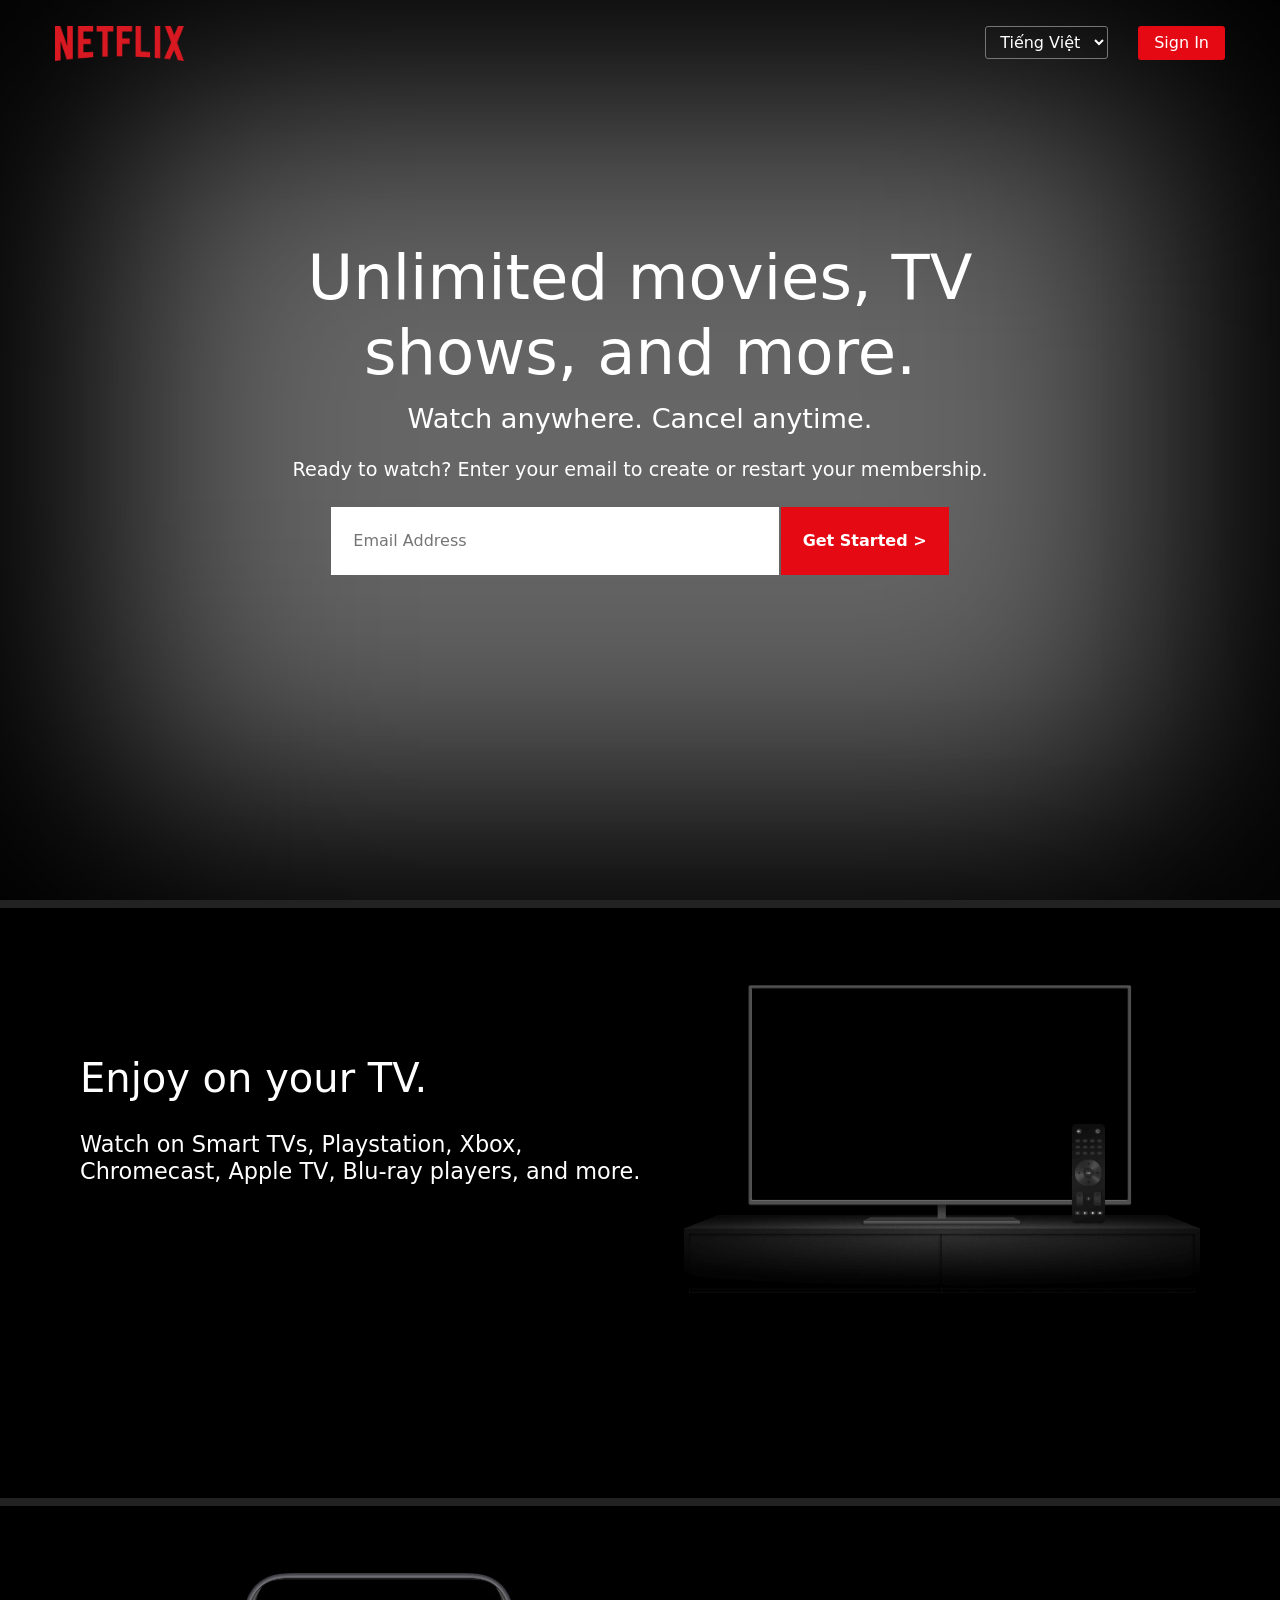
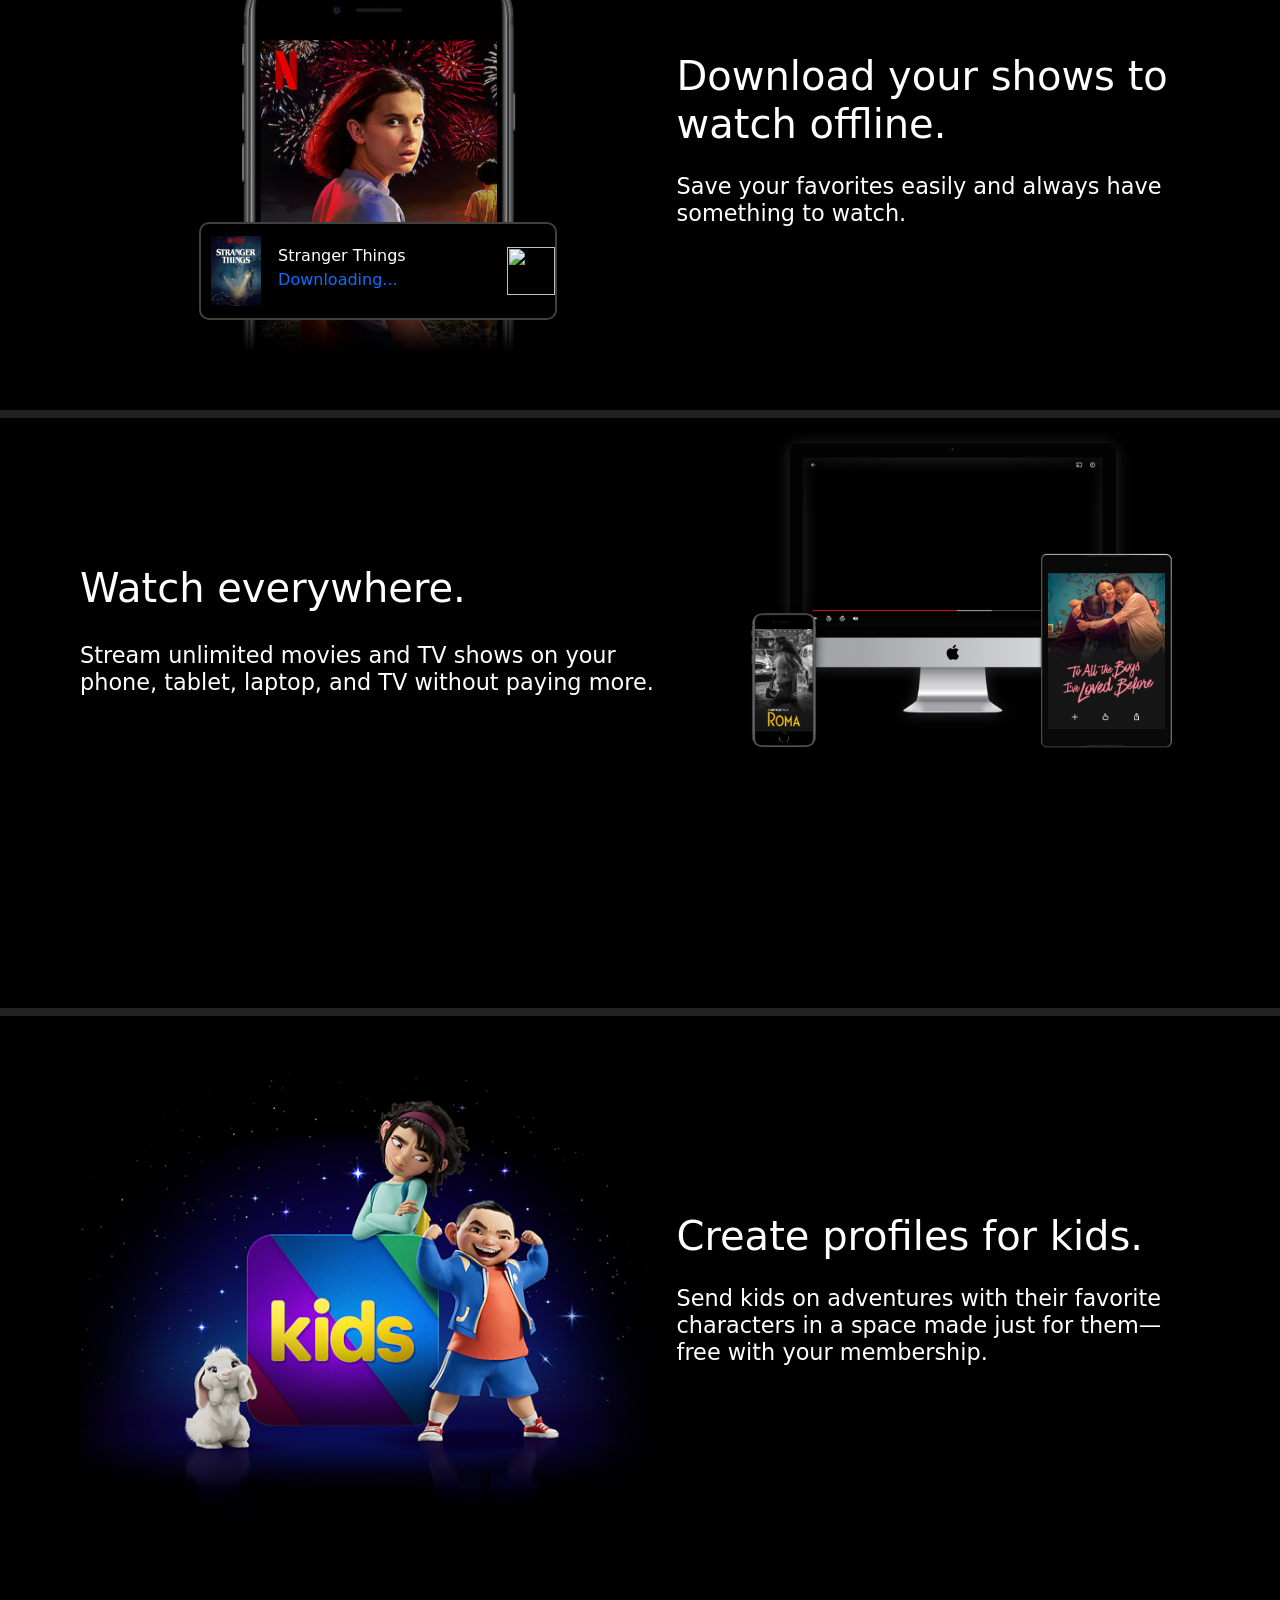
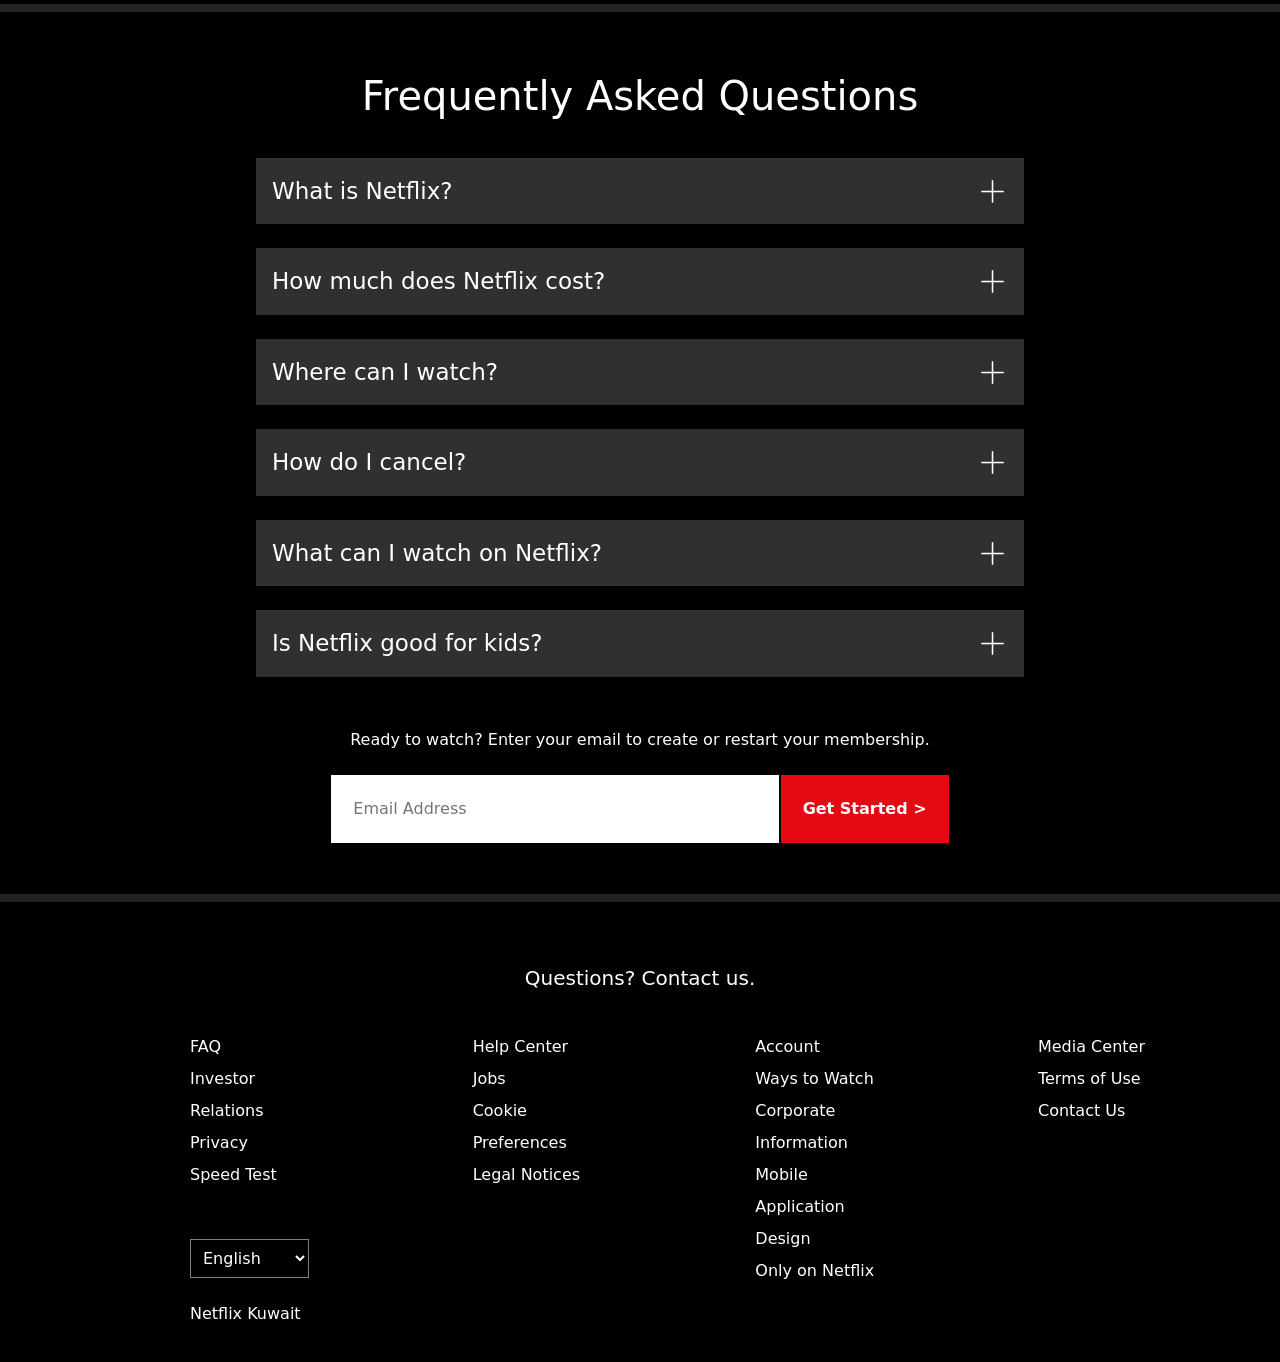
==== index.html @ ccc9601d "push" ====
<!DOCTYPE html>
<html lang="en">
<head>
    <meta charset="UTF-8">
    <meta http-equiv="X-UA-Compatible" content="IE=edge">
    <meta name="viewport" content="width=device-width, initial-scale=1.0">
    <title>Neflix - Watch TV Shows Online, Watch Movies Online</title>
    <!-- TAB ICON LINK -->
    <link rel="icon" href="assets/images/tab-icon.png">
    <!-- STYLE CSS FILE -->
    <link rel="stylesheet" type="text/css" href="assets/css/style.css">
    <!-- BOOTSTRAP CSS LINK -->
    <link href="https://cdn.jsdelivr.net/npm/bootstrap@5.1.3/dist/css/bootstrap.min.css" rel="stylesheet" integrity="sha384-1BmE4kWBq78iYhFldvKuhfTAU6auU8tT94WrHftjDbrCEXSU1oBoqyl2QvZ6jIW3" crossorigin="anonymous">
</head>
<body>
    <!-- HEADER SECTION STARTS -->
    <header class="showcase">
        <!-- NAVBAR -->
        <nav class="showcase-top">
            <img id="logo" src="assets/images/logo.png">
            <button class="submit" type="submit"onclick="window.location.href='login.php'">Sign In</button>
            <select>
                <option value="/kw/">Tiếng Việt </option>
                <option value="/kw-en/">English</option>
            </select>
        </nav>
        <!-- GET STARTED -->
        <div class="get-started-container">
            <h1>Unlimited movies, TV <br> shows, and more.</h1>
            <p class="para-1">Watch anywhere. Cancel anytime.</p>
            <p class="para-2">Ready to watch? Enter your email to create or restart your membership.</p>
            <input type="text" name="email" placeholder="Email Address">
            <button type="submit">Get Started ></button>
        </div>
    </header>
    <!-- HEADER SECTION ENDS -->

    <!-- MAIN SECTION STARTS -->
    <section class="main-section">
        <!-- ENJOY ON YOUR TV -->
        <div class="section-container">
            <div class="left-column">
                <h1>Enjoy on your TV.</h1>
                <h3>Watch on Smart TVs, Playstation, Xbox, Chromecast, Apple TV, Blu-ray players, and more.</h3>
            </div>
            <div class="right-column">
                <img src="assets/images/tv.png">
                <video class="video-1" autoplay="" playsinline="" muted="" loop="">
                    <source src="assets/videos/video1.m4v" type="video/mp4">
                </video>
            </div>
        </div>
        <!-- DOWNLOAD YOU SHOW TO WATCH OFFLINE -->
        <div class="section2-container">
            <div class="left-column">
                <img src="assets/images/download.jpg">
                <div class="box">
                    <img class="boxshot" src="assets/images/boxshot.png">
                    <p>
                        Stranger Things
                        <br>
                        <a href="#">Downloading...</a>
                    </p>
                    <img class="download-gif" src="https://assets.nflxext.com/ffe/siteui/acquisition/ourStory/fuji/desktop/download-icon.gif">
                </div>
            </div>
            <div class="right-column">
                <h1>Download your shows to watch offline.</h1>
                <h3>Save your favorites easily and always have something to watch.</h3>
            </div>
        </div>
        <!-- WATCH EVERY WHERE -->
        <div class="section-container">
            <div class="left-column">
                <h1>Watch everywhere.</h1>
                <h3>Stream unlimited movies and TV shows on your phone, tablet, laptop, and TV without paying more.</h3>
            </div>
            <div class="right-column">
                <img src="assets/images/computer.png">
                <video class="video-2" autoplay="" playsinline="" muted="" loop="">
                    <source src="assets/videos/video2.m4v" type="video/mp4">
                </video>
            </div>
        </div>
        <!-- CREATE PROFILE FOR KIDS -->
        <div style="padding-top: 50px;" class="section2-container">
            <div class="left-column">
                <img src="assets/images/create_profile.png">
            </div>
            <div class="right-column">
                <h1>Create profiles for kids.</h1>
                <h3>Send kids on adventures with their favorite characters in a space made just for them—free with your membership.</h3>
            </div>
        </div>
    </section>
    <!-- MAIN SECTION ENDS -->

    <!-- QUESTION SECTION STARTS -->
    <section class="question-container">
        <h1>Frequently Asked Questions</h1>
        <!-- QUESTION 1 -->
            <button id="question1" type="button">
                What is Netflix?
                <img src="assets/images/plus.png">
            </button>
            <div id="answer1" class="answer1">
                <p>
                    Netflix is a streaming service that offers a wide variety of award-winning TV shows, movies, anime, documentaries, and more on thousands of internet-connected devices.
                    <br><br>
                    You can watch as much as you want, whenever you want without a single commercial – all for one low monthly price. There's always something new to discover and new TV shows and movies are added every week!
                </p>
            </div>
            <br>
            <!-- QUESTION 2 -->
            <button id="question2" type="button">
                How much does Netflix cost?
                <img src="assets/images/plus.png">
            </button>
            <div id="answer2" class="answer2">
                <p>
                    Watch Netflix on your smartphone, tablet, Smart TV, laptop, or streaming device, all for one fixed monthly fee. Plans range from USD7.99 to USD14.99 a month. No extra costs, no contracts.
                </p>
            </div>
            <br>
            <!-- QUESTION 3 -->
            <button id="question3" type="button">
                Where can I watch?
                <img src="assets/images/plus.png">
            </button>
            <div id="answer3" class="answer3">
                <p>
                    Watch anywhere, anytime. Sign in with your Netflix account to watch instantly on the web at netflix.com from your personal computer or on any internet-connected device that offers the Netflix app, including smart TVs, smartphones, tablets, streaming media players and game consoles.
                    <br><br>
                    You can also download your favorite shows with the iOS, Android, or Windows 10 app. Use downloads to watch while you're on the go and without an internet connection. Take Netflix with you anywhere.
                </p>
            </div>
            <br>
            <!-- QUESTION 4 -->
            <button id="question4" type="button">
                How do I cancel?
                <img src="assets/images/plus.png">
            </button>
            <div id="answer4" class="answer4">
                <p>
                    Netflix is flexible. There are no pesky contracts and no commitments. You can easily cancel your account online in two clicks. There are no cancellation fees – start or stop your account anytime.
                </p>
            </div>
            <br>
            <!-- QUESTION 5 -->
            <button id="question5" type="button">
                What can I watch on Netflix?
                <img src="assets/images/plus.png">
            </button>
            <div id="answer5" class="answer5">
                <p>
                    Netflix has an extensive library of feature films, documentaries, TV shows, anime, award-winning Netflix originals, and more. Watch as much as you want, anytime you want.
                </p>
            </div>
            <br>
            <!-- QUESTION 6 -->
            <button id="question6" type="button">
                Is Netflix good for kids?
                <img src="assets/images/plus.png">
            </button>
            <div id="answer6" class="answer6">
                <p>
                    The Netflix Kids experience is included in your membership to give parents control while kids enjoy family-friendly TV shows and movies in their own space.
                    <br><br>
                    Kids profiles come with PIN-protected parental controls that let you restrict the maturity rating of content kids can watch and block specific titles you don’t want kids to see.
                </p>
            </div>
    </section>
    <!-- QUESTION SECTION ENDS -->

    <!-- EMAIL ADDRESS STARTS-->
    <div class="email-address-container">
            <p>Ready to watch? Enter your email to create or restart your membership.</p>
            <input type="text" name="email" placeholder="Email Address">
            <button type="submit">Get Started ></button>
    </div>
    <!-- EMAIL ADDRESS ENDS-->

    <!-- FOOTER SECTION STARTS -->
    <footer>
        <h5>Questions? Contact us.</h5>
        <div class="content">
            <div class="middle box">
                <div><a href="#">FAQ</a></div>
                <div><a href="#">Investor Relations</a></div>
                <div><a href="#">Privacy</a></div>
                <div><a href="#">Speed Test</a></div>
                <br><br>
                <select>
                    <option value="/kw-en/">English</option>
                    <option value="/kw/">Tiếng Việt</option>
                </select>
                <br><br>
                <p>Netflix Kuwait</p>
            </div>
            
            <div class="middle box">
              <div><a href="#">Help Center</a></div>
              <div><a href="#">Jobs</a></div>
              <div><a href="#">Cookie Preferences</a></div>
              <div><a href="#">Legal Notices</a></div>
            </div>
            
            <div class="middle box">
                <div><a href="#">Account</a></div>
                <div><a href="#">Ways to Watch</a></div>
                <div><a href="#">Corporate Information</a></div>
                <div><a href="#">Mobile Application Design</a></div>
                <div><a href="#">Only on Netflix</a></div>
            </div>

            <div class="middle box">
                <div><a href="#">Media Center</a></div>
                <div><a href="#">Terms of Use</a></div>
                <div><a href="#">Contact Us</a></div>
            </div>

    </footer>
    <!-- FOOTER SECTION ENDS -->


    <script src="assets/js/script.js"></script>
</body>  
</html>
---- assets/css/style.css ----
*{
    margin: 0;
    padding: 0;
    box-sizing: border-box;
}
/* HEADER SECTION STARTS */
.showcase {
	width: 100%;
	height: 100vh;
	position: relative;
	background: url('https://i.ibb.co/vXqDmnh/background.jpg') no-repeat center center/cover;
}
.showcase::after {
	content: '';
	position: absolute;
	top: 0;
	left: 0;
	width: 100%;
	height: 100%;
	z-index: 1;
	background: rgba(0, 0, 0, 0.6);
	box-shadow: inset 120px 100px 250px #000000, inset -120px -100px 250px #000000;
}
/*NAVBAR*/
.showcase-top {
	position: relative;
	z-index: 2;
    padding: 26px 0px 0px 55px;
}
.showcase-top #logo{
    height: 35px;
}
.showcase-top .submit{
    background-color: #e50914;
    color: white;
    border: none;
    padding: 5px 16px;
    border-radius: 3px;
    float: right;
    position: relative;
    right: 55px;
}
.showcase-top select{
    background-color: transparent;
    color: white;
    border-radius: 3px;
    padding: 5px 10px;
    float: right;
    position: relative;
    right: 85px;
}
.showcase-top select option{
    color: black;
}
/*GET STARTED*/
.showcase .get-started-container{
    z-index: 2;
    position: relative;
    text-align: center;
    position: relative;
    top: 180px;
    width: 100%;
}
.showcase .get-started-container h1,p{
    color: white;
}
.showcase .get-started-container h1{
    font-size: 3.9rem;
}
.showcase .get-started-container .para-1{
    font-size: 1.7rem;
}
.showcase .get-started-container .para-2{
    font-size: 1.2rem;
}
.showcase .get-started-container input{
    width: 35%;
    padding: 22px;
    border: none;
    margin-top: 0.5%;
    outline: none;
}
.showcase .get-started-container button{
    padding: 22px;
    border: none;
    background-color: #e50914;
    color: white;
    margin-left: -0.3%;
    font-weight: bold;
}
/*HEADER SECTION ENDS*/

/* MAIN SECTION STARTS */
    /* ENJOY ON YOUR TV */
    .main-section .section-container{
        border-top: 8px solid #222;
        background-color: black;
        display: flex;
        padding: 0px 80px;
        padding-bottom: 90px;
    }
    .main-section .section-container .left-column{
        padding-top: 13%;
        padding-right: 2%;
    }
    .main-section .section-container .left-column h1{
        color: white;
    }
    .main-section .section-container .left-column h3{
        color: white;
        font-size: 1.4rem;
        font-weight: normal;
        margin-top: 5%;
    }
    .main-section .section-container .right-column{
        overflow: hidden;
        position: relative;
        width: 80%;
        height: 500px;
    }
    .main-section .section-container .right-column img{
        position: absolute;
        width: 100%;
    }
    .main-section .section-container .right-column .video-1{
        margin-left: 13%;
        margin-top: 16%;
        width: 73%;
    }
    /*DOWNLOAD YOU SHOW TO WATCH OFFLINE*/
    .main-section .section2-container{
        border-top: 8px solid #222;
        background-color: black;
        display: flex;
        padding: 0px 80px;
        padding-bottom: 90px;
    }
    .main-section .section2-container .left-column img{
        width: 100%;
    }
    .main-section .section2-container .left-column .box{
        border: 2px solid rgba(255,255,255,.25);
        background-color: black;
        border-radius: 10px;
        width: 60%;
        padding: 10px;
        display: flex;
        align-items: center;
        margin: 0 auto;
        overflow: hidden;
        position: relative;
        margin-top: -22%;
    }
    .main-section .section2-container .left-column .box .boxshot{
        width: 15%;
    }
    .main-section .section2-container .left-column .box p{
        margin-left: 5%;
        margin-top: 3%;
    }
    .main-section .section2-container .left-column .box p a{
        text-decoration: none;
    }
    .main-section .section2-container .left-column .box .download-gif{
        width: 3em;
        height: 3em;
        position: absolute; 
        right: 0;
    }
    .main-section .section2-container .right-column{
        padding-top: 13%;
        padding-right: 2%;
        width: 50%;
    }
    .main-section .section2-container .right-column h1{
        color: white;
    }
    .main-section .section2-container .right-column h3{
        color: white;
        font-size: 1.4rem;
        font-weight: normal;
        margin-top: 5%;
    }
    /*WATCH EVERY WHERE*/
    .main-section .section-container .right-column .video-2{
        margin-left: 19%;
        margin-top: 8%;
        width: 61%;
    }
    /*CREATE PROFILE FOR KIDS*/
    .main-section .section2-container .left-column img{
        width: 100%;
    }
    
/* MAIN SECTION ENDS */

/*QUESTION SECTION STARTS*/
.question-container{
    background-color: black;
    border-top: 8px solid #222;
    padding-top: 60px;
}
.question-container h1{
    color: white;
    text-align: center;
    font-size: 40px;
    margin-bottom: 3%;
}
.question-container button{
    border: none;
    background-color: #303030;
    color: white;
    width: 60%;
    padding: 16px;
    font-size: 23px;
    display: flex;
    align-items: center;
    margin: 0 auto;
    position: relative;
}
.question-container button img{
    width: 3%;
    display: flex;
    align-items: center;
    margin: 0 auto;
    position: absolute;
    right: 20px;
}
.question-container .answer1,
.answer2,
.answer3,
.answer4,
.answer5,
.answer6{
    background-color: #303030;
    width: 60%;
    display: flex;
    align-items: center;
    margin: 0 auto;
    padding: 15px;
    font-size: 20px;
    display: none;
}
/*QUESTION SECTION ENDS*/

/*EMAIL ADDRESS STARTS*/
.email-address-container{
    z-index: 2;
    position: relative;
    text-align: center;
    width: 100%;
    padding-top: 4%;
    padding-bottom: 4%;
    background-color: black;
}
.email-address-container input{
    width: 35%;
    padding: 22px;
    border: none;
    margin-top: 0.5%;
    outline: none;
}
.email-address-container button{
    padding: 22px;
    border: none;
    background-color: #e50914;
    color: white;
    margin-left: -0.3%;
    font-weight: bold;
}
/*EMAIL ADDRESS ENDS*/

/* FOOTER SECTION STARTS */
footer{
    background-color: black;
    border-top: 8px solid #222;
    padding-top: 5%;
}
footer h5{
    color: white;
    text-align: center;
    padding-bottom: 1%;
}
  footer .content{
    max-width: 1350px;
    margin: 0px 90px;
    padding: 20px;
    display: flex;
    flex-wrap: wrap;
    justify-content: space-between;
  }
  footer .content .box{
    width: 20%;
    transition: all 0.4s ease;
  }
  footer .content p{
    text-align: justify;
  }
  footer .content .middle{
    padding-left: 80px;
  }
  footer .content .middle a{
    line-height: 32px;
    color: white;
    text-decoration: none;
  }
  footer .content .middle a:hover{
      text-decoration: underline;
  }
  footer .content .middle select{
      padding: 8px;
      background-color: transparent;
      border: 1px solid grey;
      color: white;
  }
  footer .content .middle select option{
      background-color: black;
  }

 
/* FOOTER SECTION ENDS */






/*RESPONSIVE CSS CODE*/
@media (max-width:1100px) {
    footer .content .middle{
      padding-left: 50px;
    }
}
  
@media (max-width: 943px){
    /*GET STARTED*/
    .showcase .get-started-container{
        position: relative;
        top: 90px;
    }
    .showcase .get-started-container h1{
        font-size: 3.4rem;
    }
    .showcase .get-started-container .para-1{
        font-size: 1.5rem;
    }
    .showcase .get-started-container .para-2{
        font-size: 1rem;
    }
    .showcase .get-started-container input{
        padding: 17px;
        width: 55%;
    }
    .showcase .get-started-container button{
        display: block;
        display: flex;
        align-items: center;
        margin: 0 auto;
        margin-top: 1.5%;
        padding: 12px;
    }
    /*ENJOY ON YOUR TV*/
    .main-section .section-container{
        display: block;
    }
    .main-section .section-container .left-column{
        width: 100%;
        text-align: center;
    }
    .main-section .section-container .right-column{
        width: 100%;
    }
    /*DOWNLOAD YOU SHOW TO WATCH OFFLINE*/
    .main-section .section2-container{
        display: block;
    }
    .main-section .section2-container .left-column{
        width: 100%;
    }
    .main-section .section2-container .right-column{
        width: 100%;
        text-align: center;
    }
    /*EMAIL ADDRESS*/
    .email-address-container input{
        padding: 17px;
        width: 55%;
    }
    .email-address-container button{
        display: block;
        display: flex;
        align-items: center;
        margin: 0 auto;
        margin-top: 1.5%;
        padding: 12px;
    }
    /* FOOTER SECTION */
    footer .content .box{
        width: 50%;
      }
}

@media (max-width:  774px){
    /* ENJOY ON YOUR TV */
    .main-section .section-container{
        padding-bottom: 0px;
    }
}

@media(max-width: 659px){
    /*NAVBAR*/
    .showcase-top{
        padding: 26px 0px 0px 25px;
    }
    .showcase-top #logo{
        height: 25px;
    }
    .showcase-top .submit{
        position: relative;
        right: 25px;
        padding: 2px 10px;
    }
    .showcase-top select{
        position: relative;
        right: 40px;
        padding: 2px 10px;
    }
    /* GET STARTED */
    .showcase .get-started-container{
        position: relative;
        top: 60px;
    }
    .showcase .get-started-container h1{
        font-size: 2rem;
        padding: 50px;
        padding-bottom: 0px;
    }
    .showcase .get-started-container .para-1{
        font-size: 1.5rem;
    }
    .showcase .get-started-container .para-2{
        font-size: 1rem;
    }
    .showcase .get-started-container input{
        padding: 14px;
        width: 70%;
    }
    /* QUESTION SECTION STARTS */
    .question-container button{
        width: 100%;
    }
    .question-container .answer1,
    .answer2,
    .answer3,
    .answer4,
    .answer5,
    .answer6{
        width: 100%;
    }
    /*EMAIL ADDRESS*/
    .email-address-container input{
        padding: 14px;
        width: 70%;
    }
}

@media (max-width: 500px){
    .showcase .get-started-container h1{
        font-size: 1.8rem;
    }
    .showcase .get-started-container .para-1{
        font-size: 1.3rem;
    }
    .showcase .get-started-container .para-2{
        font-size: 0.9rem;
    }
    .showcase .get-started-container input{
        padding: 12px;
        width: 80%;
    }
    /*ENJOY ON YOUR TV*/
    .main-section .section-container .right-column{
        height: 270px;
    }
    /* DOWNLOAD YOUR SHOW TO WATCH OFFLINE */
    .main-section .section2-container .left-column .box{
        width: 100%;
    }
    /*EMAIL ADDRESS*/
    .email-address-container input{
        padding: 12px;
        width: 80%;
    }
    /* FOOTER SECTION */
    footer{
        position: relative;
      }
      footer .content .box{
        width: 100%;
        margin-top: 30px;
      }
      footer .content .middle{
        padding-left: 0;
      }
}

@media(max-width: 346px){
    /*NAVBAR*/
    .showcase-top #logo{
        height: 22px;
    }
    .showcase-top .submit{
        padding: 1px 5px;
    }
    .showcase-top select{
        padding: 1px 0px;
        position: relative;
        right: 30px;
    }
    /* GET STARTED */
    .showcase .get-started-container h1{
        font-size: 1.5rem;
    }
    .showcase .get-started-container .para-1{
        font-size: 1.1rem;
    }
    .showcase .get-started-container .para-2{
        font-size: 0.8rem;
    }
}
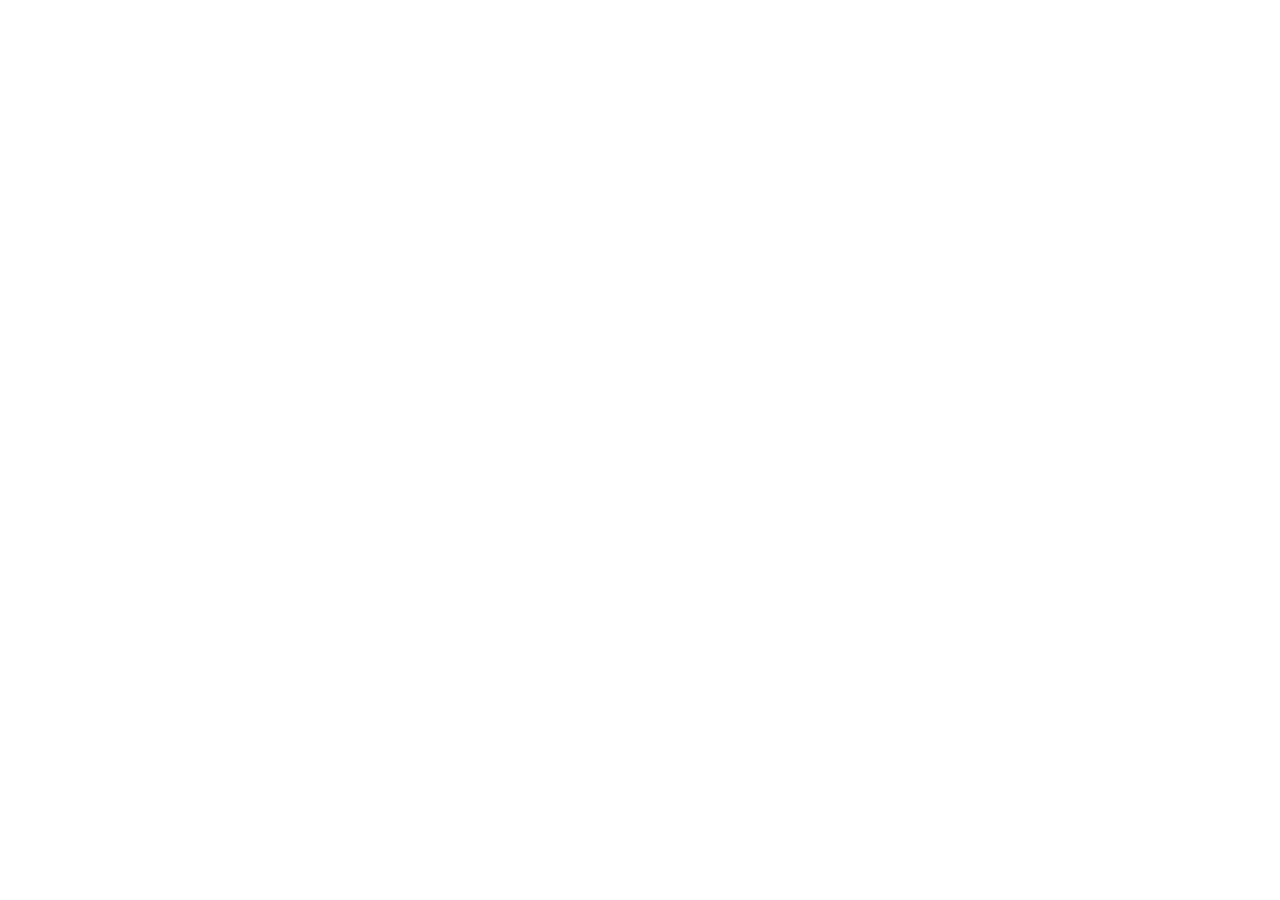
==== commit ddc7cacd: "“”" ====
--- a/index.html
+++ b/index.html
@@ -4,225 +4,9 @@
     <meta charset="UTF-8">
     <meta http-equiv="X-UA-Compatible" content="IE=edge">
     <meta name="viewport" content="width=device-width, initial-scale=1.0">
-    <title>Neflix - Watch TV Shows Online, Watch Movies Online</title>
-    <!-- TAB ICON LINK -->
-    <link rel="icon" href="assets/images/tab-icon.png">
-    <!-- STYLE CSS FILE -->
-    <link rel="stylesheet" type="text/css" href="assets/css/style.css">
-    <!-- BOOTSTRAP CSS LINK -->
-    <link href="https://cdn.jsdelivr.net/npm/bootstrap@5.1.3/dist/css/bootstrap.min.css" rel="stylesheet" integrity="sha384-1BmE4kWBq78iYhFldvKuhfTAU6auU8tT94WrHftjDbrCEXSU1oBoqyl2QvZ6jIW3" crossorigin="anonymous">
+    <title>Document</title>
 </head>
 <body>
-    <!-- HEADER SECTION STARTS -->
-    <header class="showcase">
-        <!-- NAVBAR -->
-        <nav class="showcase-top">
-            <img id="logo" src="assets/images/logo.png">
-            <button class="submit" type="submit"onclick="window.location.href='login.php'">Sign In</button>
-            <select>
-                <option value="/kw/">Tiếng Việt </option>
-                <option value="/kw-en/">English</option>
-            </select>
-        </nav>
-        <!-- GET STARTED -->
-        <div class="get-started-container">
-            <h1>Unlimited movies, TV <br> shows, and more.</h1>
-            <p class="para-1">Watch anywhere. Cancel anytime.</p>
-            <p class="para-2">Ready to watch? Enter your email to create or restart your membership.</p>
-            <input type="text" name="email" placeholder="Email Address">
-            <button type="submit">Get Started ></button>
-        </div>
-    </header>
-    <!-- HEADER SECTION ENDS -->
-
-    <!-- MAIN SECTION STARTS -->
-    <section class="main-section">
-        <!-- ENJOY ON YOUR TV -->
-        <div class="section-container">
-            <div class="left-column">
-                <h1>Enjoy on your TV.</h1>
-                <h3>Watch on Smart TVs, Playstation, Xbox, Chromecast, Apple TV, Blu-ray players, and more.</h3>
-            </div>
-            <div class="right-column">
-                <img src="assets/images/tv.png">
-                <video class="video-1" autoplay="" playsinline="" muted="" loop="">
-                    <source src="assets/videos/video1.m4v" type="video/mp4">
-                </video>
-            </div>
-        </div>
-        <!-- DOWNLOAD YOU SHOW TO WATCH OFFLINE -->
-        <div class="section2-container">
-            <div class="left-column">
-                <img src="assets/images/download.jpg">
-                <div class="box">
-                    <img class="boxshot" src="assets/images/boxshot.png">
-                    <p>
-                        Stranger Things
-                        <br>
-                        <a href="#">Downloading...</a>
-                    </p>
-                    <img class="download-gif" src="https://assets.nflxext.com/ffe/siteui/acquisition/ourStory/fuji/desktop/download-icon.gif">
-                </div>
-            </div>
-            <div class="right-column">
-                <h1>Download your shows to watch offline.</h1>
-                <h3>Save your favorites easily and always have something to watch.</h3>
-            </div>
-        </div>
-        <!-- WATCH EVERY WHERE -->
-        <div class="section-container">
-            <div class="left-column">
-                <h1>Watch everywhere.</h1>
-                <h3>Stream unlimited movies and TV shows on your phone, tablet, laptop, and TV without paying more.</h3>
-            </div>
-            <div class="right-column">
-                <img src="assets/images/computer.png">
-                <video class="video-2" autoplay="" playsinline="" muted="" loop="">
-                    <source src="assets/videos/video2.m4v" type="video/mp4">
-                </video>
-            </div>
-        </div>
-        <!-- CREATE PROFILE FOR KIDS -->
-        <div style="padding-top: 50px;" class="section2-container">
-            <div class="left-column">
-                <img src="assets/images/create_profile.png">
-            </div>
-            <div class="right-column">
-                <h1>Create profiles for kids.</h1>
-                <h3>Send kids on adventures with their favorite characters in a space made just for them—free with your membership.</h3>
-            </div>
-        </div>
-    </section>
-    <!-- MAIN SECTION ENDS -->
-
-    <!-- QUESTION SECTION STARTS -->
-    <section class="question-container">
-        <h1>Frequently Asked Questions</h1>
-        <!-- QUESTION 1 -->
-            <button id="question1" type="button">
-                What is Netflix?
-                <img src="assets/images/plus.png">
-            </button>
-            <div id="answer1" class="answer1">
-                <p>
-                    Netflix is a streaming service that offers a wide variety of award-winning TV shows, movies, anime, documentaries, and more on thousands of internet-connected devices.
-                    <br><br>
-                    You can watch as much as you want, whenever you want without a single commercial – all for one low monthly price. There's always something new to discover and new TV shows and movies are added every week!
-                </p>
-            </div>
-            <br>
-            <!-- QUESTION 2 -->
-            <button id="question2" type="button">
-                How much does Netflix cost?
-                <img src="assets/images/plus.png">
-            </button>
-            <div id="answer2" class="answer2">
-                <p>
-                    Watch Netflix on your smartphone, tablet, Smart TV, laptop, or streaming device, all for one fixed monthly fee. Plans range from USD7.99 to USD14.99 a month. No extra costs, no contracts.
-                </p>
-            </div>
-            <br>
-            <!-- QUESTION 3 -->
-            <button id="question3" type="button">
-                Where can I watch?
-                <img src="assets/images/plus.png">
-            </button>
-            <div id="answer3" class="answer3">
-                <p>
-                    Watch anywhere, anytime. Sign in with your Netflix account to watch instantly on the web at netflix.com from your personal computer or on any internet-connected device that offers the Netflix app, including smart TVs, smartphones, tablets, streaming media players and game consoles.
-                    <br><br>
-                    You can also download your favorite shows with the iOS, Android, or Windows 10 app. Use downloads to watch while you're on the go and without an internet connection. Take Netflix with you anywhere.
-                </p>
-            </div>
-            <br>
-            <!-- QUESTION 4 -->
-            <button id="question4" type="button">
-                How do I cancel?
-                <img src="assets/images/plus.png">
-            </button>
-            <div id="answer4" class="answer4">
-                <p>
-                    Netflix is flexible. There are no pesky contracts and no commitments. You can easily cancel your account online in two clicks. There are no cancellation fees – start or stop your account anytime.
-                </p>
-            </div>
-            <br>
-            <!-- QUESTION 5 -->
-            <button id="question5" type="button">
-                What can I watch on Netflix?
-                <img src="assets/images/plus.png">
-            </button>
-            <div id="answer5" class="answer5">
-                <p>
-                    Netflix has an extensive library of feature films, documentaries, TV shows, anime, award-winning Netflix originals, and more. Watch as much as you want, anytime you want.
-                </p>
-            </div>
-            <br>
-            <!-- QUESTION 6 -->
-            <button id="question6" type="button">
-                Is Netflix good for kids?
-                <img src="assets/images/plus.png">
-            </button>
-            <div id="answer6" class="answer6">
-                <p>
-                    The Netflix Kids experience is included in your membership to give parents control while kids enjoy family-friendly TV shows and movies in their own space.
-                    <br><br>
-                    Kids profiles come with PIN-protected parental controls that let you restrict the maturity rating of content kids can watch and block specific titles you don’t want kids to see.
-                </p>
-            </div>
-    </section>
-    <!-- QUESTION SECTION ENDS -->
-
-    <!-- EMAIL ADDRESS STARTS-->
-    <div class="email-address-container">
-            <p>Ready to watch? Enter your email to create or restart your membership.</p>
-            <input type="text" name="email" placeholder="Email Address">
-            <button type="submit">Get Started ></button>
-    </div>
-    <!-- EMAIL ADDRESS ENDS-->
-
-    <!-- FOOTER SECTION STARTS -->
-    <footer>
-        <h5>Questions? Contact us.</h5>
-        <div class="content">
-            <div class="middle box">
-                <div><a href="#">FAQ</a></div>
-                <div><a href="#">Investor Relations</a></div>
-                <div><a href="#">Privacy</a></div>
-                <div><a href="#">Speed Test</a></div>
-                <br><br>
-                <select>
-                    <option value="/kw-en/">English</option>
-                    <option value="/kw/">Tiếng Việt</option>
-                </select>
-                <br><br>
-                <p>Netflix Kuwait</p>
-            </div>
-            
-            <div class="middle box">
-              <div><a href="#">Help Center</a></div>
-              <div><a href="#">Jobs</a></div>
-              <div><a href="#">Cookie Preferences</a></div>
-              <div><a href="#">Legal Notices</a></div>
-            </div>
-            
-            <div class="middle box">
-                <div><a href="#">Account</a></div>
-                <div><a href="#">Ways to Watch</a></div>
-                <div><a href="#">Corporate Information</a></div>
-                <div><a href="#">Mobile Application Design</a></div>
-                <div><a href="#">Only on Netflix</a></div>
-            </div>
-
-            <div class="middle box">
-                <div><a href="#">Media Center</a></div>
-                <div><a href="#">Terms of Use</a></div>
-                <div><a href="#">Contact Us</a></div>
-            </div>
-
-    </footer>
-    <!-- FOOTER SECTION ENDS -->
-
-
-    <script src="assets/js/script.js"></script>
-</body>  
+    
+</body>
 </html>
